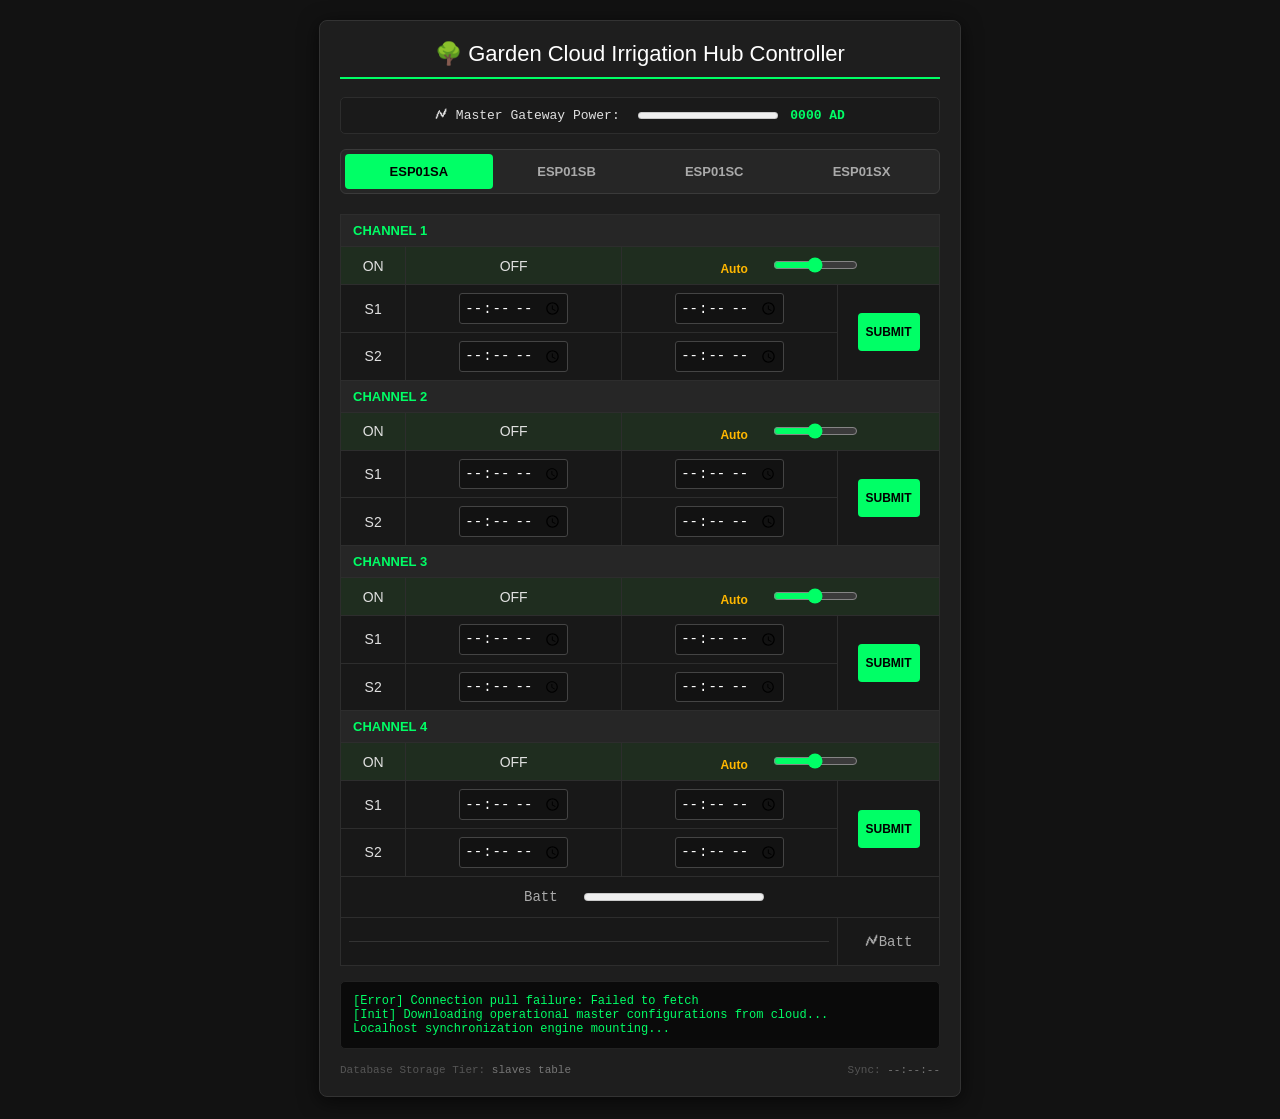
==== master_gateway.html @ 6c764a61 "Add files via upload" ====
<!DOCTYPE html>
<html lang="en">
<head>
    <meta charset="UTF-8">
    <meta name="viewport" content="width=device-width, initial-scale=1.0">
    <title>Garden 4-Hub Daily Irrigation Hub Controller</title>
    <style>
        body { font-family: 'Segoe UI', Tahoma, Geneva, Verdana, sans-serif; background-color: #121212; color: #e0e0e0; padding: 20px; margin: 0; }
        .panel { max-width: 600px; margin: 0 auto; background: #1e1e1e; padding: 20px; border-radius: 8px; border: 1px solid #333; box-shadow: 0 4px 20px rgba(0,0,0,0.6); }
        h2 { color: #ffffff; text-align: center; margin-top: 0; border-bottom: 2px solid #00ff66; padding-bottom: 10px; font-weight: 500; font-size: 22px; }
        
        /* Clickable Navigation Tabs Layout */
        .tab-bar { display: flex; justify-content: space-between; background: #262626; border-radius: 6px; padding: 4px; margin-bottom: 20px; border: 1px solid #3a3a3a; }
        .tab-btn { background: none; border: none; color: #aaa; padding: 10px 12px; font-size: 13px; font-weight: bold; cursor: pointer; border-radius: 4px; flex-grow: 1; text-align: center; transition: background 0.2s, color 0.2s; }
        .tab-btn:hover { color: #fff; background: #333; }
        .tab-btn.active { background: #00ff66; color: #000; }
        
        /* Hub Content Visibility Constraints */
        .hub-content { display: none; }
        .hub-content.active { display: block; }
        
        /* Custom Irrigation Grid Formatting Matrix */
        table { width: 100%; border-collapse: collapse; margin-bottom: 15px; font-size: 14px; background: #181818; }
        td { border: 1px solid #2d2d2d; padding: 8px; text-align: center; vertical-align: middle; }
        .channel-header { background: #262626; color: #00ff66; font-weight: bold; text-align: left; padding-left: 12px; font-size: 13px; text-transform: uppercase; }
        .mode-row { background: #1f2d1f; }
        
        /* Interactive Input Component Parameter Wrappers */
        input[type="time"] { background: #121212; color: #fff; border: 1px solid #444; padding: 4px; border-radius: 3px; font-family: monospace; font-size: 14px; }
        input[type="time"]:focus { border-color: #00ff66; outline: none; }
        input[type="range"] { width: 85px; cursor: pointer; accent-color: #00ff66; }
        .mode-lbl { font-weight: bold; font-size: 12px; min-width: 65px; display: inline-block; }
        .lbl-off { color: #ff3333; } .lbl-auto { color: #ffb700; } .lbl-on { color: #00ff66; }
        
        /* Hardware Parameter Elements */
        button.submit-btn { background: #00ff66; color: #000; border: none; padding: 12px 8px; font-weight: bold; border-radius: 4px; cursor: pointer; font-size: 12px; text-transform: uppercase; transition: background 0.15s; }
        button.submit-btn:hover { background: #00cc52; }
        .batt { font-family: monospace; font-size: 14px; color: #aaa; padding: 12px; }
        meter { width: 180px; height: 16px; vertical-align: middle; margin-left: 10px; }
        hr { border: 0; border-top: 1px solid #333; margin: 15px 0; }
        
        /* Diagnostic Console Ticker Output wrapper */
        pre { background: #0a0a0a; color: #00ff66; padding: 12px; border-radius: 5px; font-size: 12px; font-family: monospace; overflow-x: auto; max-height: 90px; border: 1px solid #222; margin: 15px 0 0 0; white-space: pre-wrap; }
        .footer { display: flex; justify-content: space-between; font-size: 11px; color: #555; margin-top: 15px; font-family: monospace; }
    </style>
</head>
<body>

<div class="panel">
    <h2>🌳 Garden Cloud Irrigation Hub Controller</h2>
    <!-- Place this right under your <h2> title tag -->
<div style="background: #1a1a1a; padding: 10px; border-radius: 5px; margin-bottom: 15px; border: 1px solid #2d2d2d; text-align: center; font-size: 13px; font-family: monospace;">
    🗲 Master Gateway Power: 
    <meter id="met99" min="740" low="800" optimum="900" high="1000" max="1023" value="0" style="width: 140px; height: 14px; vertical-align: middle;"></meter>
    <span id="txt_met99" style="color: #00ff66; font-weight: bold; margin-left: 5px;">0000 AD</span>
</div>

	
    <!-- CLICKABLE TAB HEADER LAYOUT SELECTION BAR -->
    <div class="tab-bar" id="tabBarContainer">
        <!-- Script builds Hub 0 to 3 selection tabs dynamic layouts here -->
    </div>

    <!-- MAIN DATA CONTROL CARD GRID CONTAINER -->
    <div id="hubTablesWorkspace">
        <!-- Script injects custom interactive 4-channel parameter tables dynamically here -->
    </div>

    <!-- DIAGNOSTIC DATA OPERATION TERMINAL -->
    <pre id="terminalLog">Localhost synchronization engine mounting...</pre>

    <div class="footer">
        <div>Database Storage Tier: <span style="color: #777;">slaves table</span></div>
        <div>Sync: <span id="syncTicker" style="color: #777;">--:--:--</span></div>
    </div>
</div>

<script src="master_gateway.js"></script>
</body>
</html>
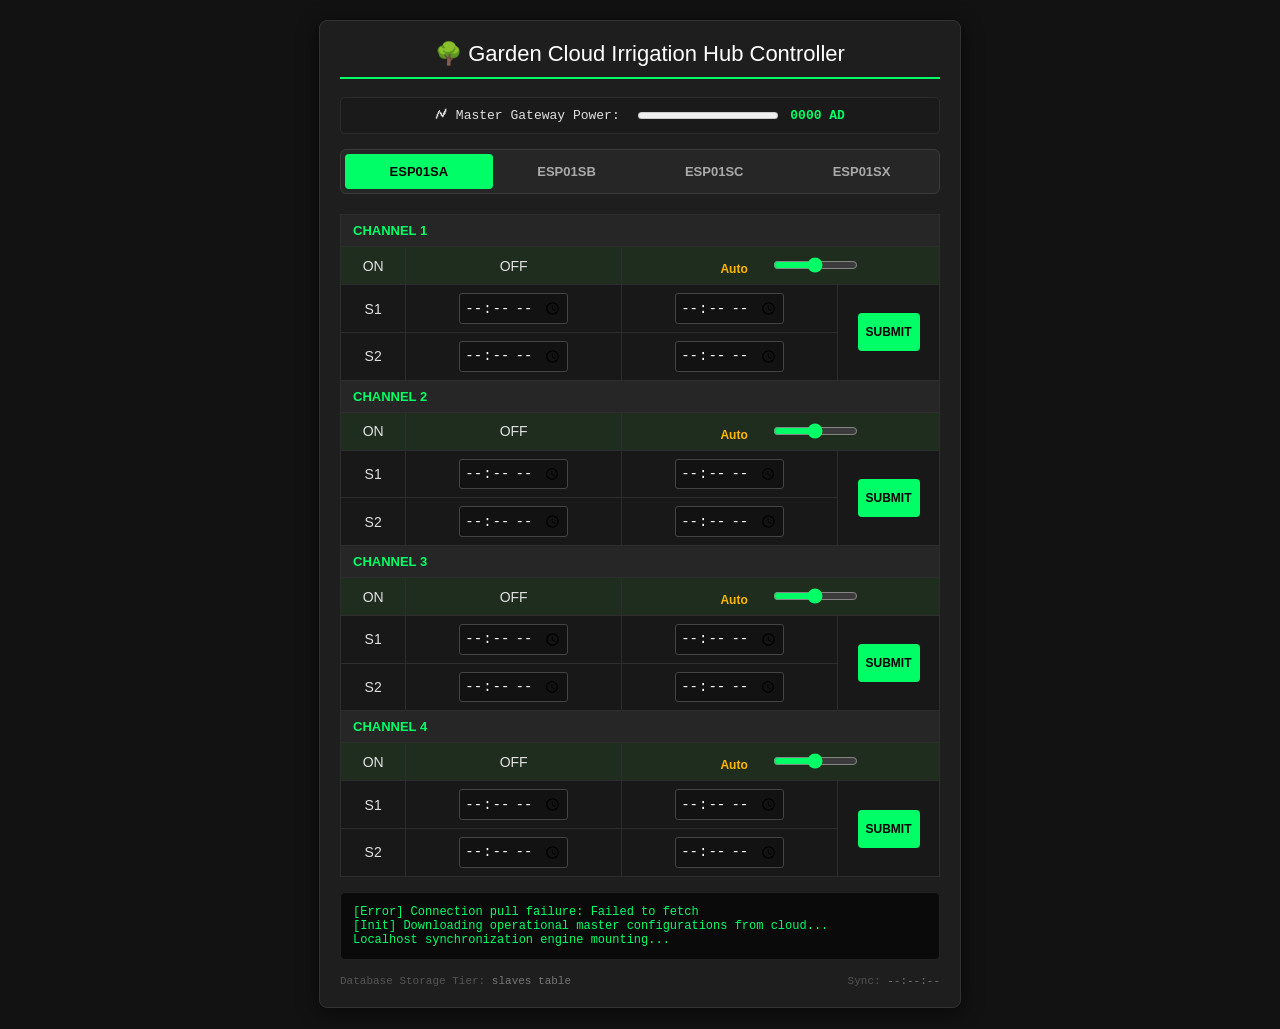
==== commit d72bdbb2: "Update master_gateway.html" ====
--- a/master_gateway.html
+++ b/master_gateway.html
@@ -4,7 +4,8 @@
     <meta charset="UTF-8">
     <meta name="viewport" content="width=device-width, initial-scale=1.0">
     <title>Garden 4-Hub Daily Irrigation Hub Controller</title>
-    <style>
+     <link rel="icon" href="favicon.ico" type="image/x-icon"/>
+	<style>
         body { font-family: 'Segoe UI', Tahoma, Geneva, Verdana, sans-serif; background-color: #121212; color: #e0e0e0; padding: 20px; margin: 0; }
         .panel { max-width: 600px; margin: 0 auto; background: #1e1e1e; padding: 20px; border-radius: 8px; border: 1px solid #333; box-shadow: 0 4px 20px rgba(0,0,0,0.6); }
         h2 { color: #ffffff; text-align: center; margin-top: 0; border-bottom: 2px solid #00ff66; padding-bottom: 10px; font-weight: 500; font-size: 22px; }
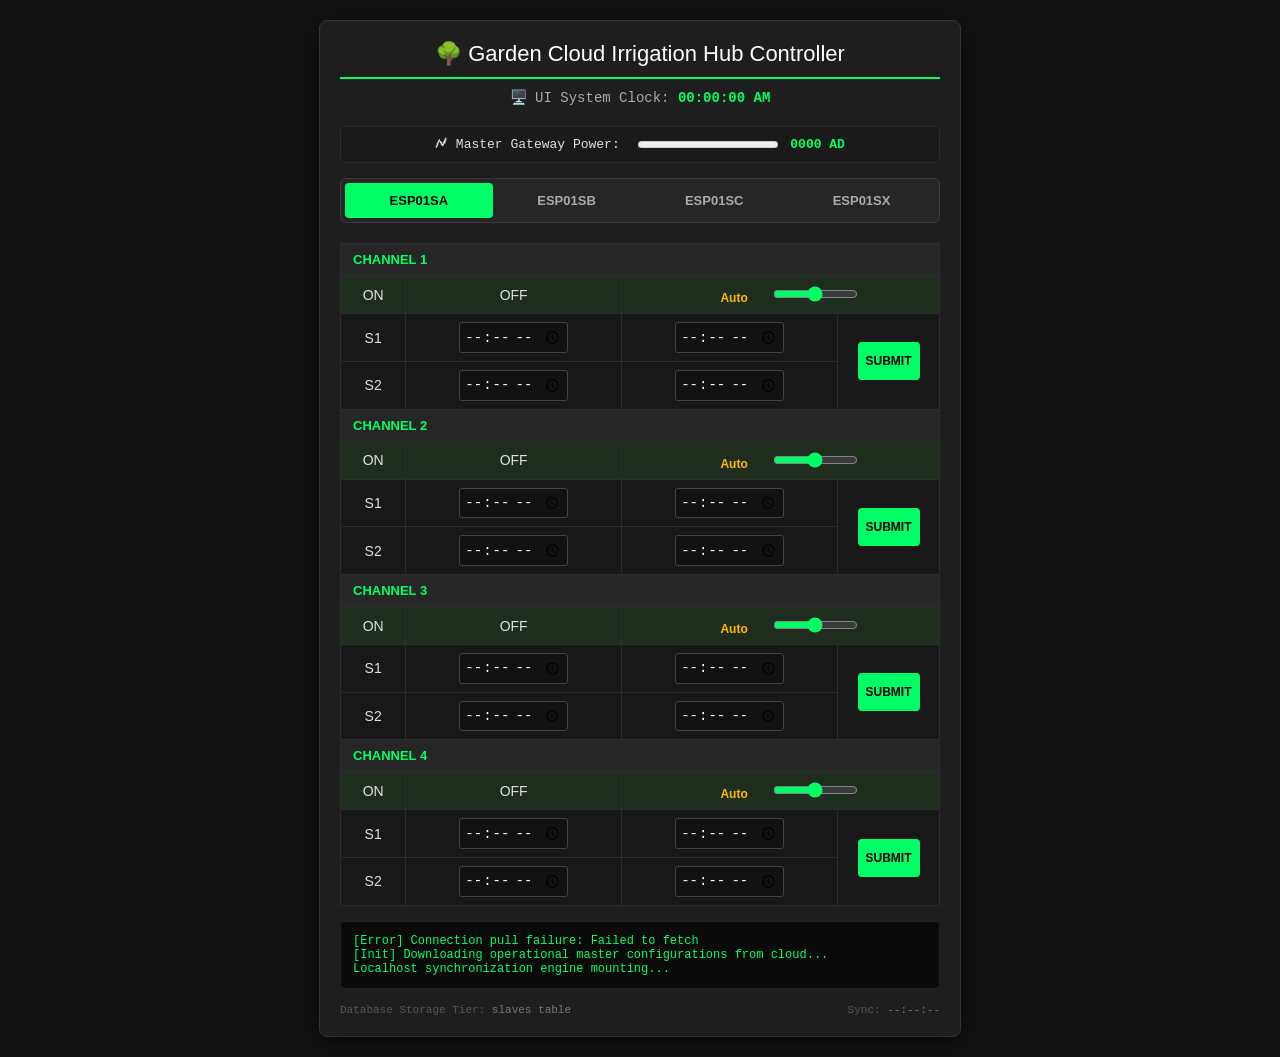
==== commit 1edcd46d: "Update master_gateway.html" ====
--- a/master_gateway.html
+++ b/master_gateway.html
@@ -49,7 +49,10 @@
 
 <div class="panel">
     <h2>🌳 Garden Cloud Irrigation Hub Controller</h2>
-    <!-- Place this right under your <h2> title tag -->
+     <div style="text-align: center; margin-top: -8px; margin-bottom: 20px; font-family: monospace; font-size: 14px; color: #aaa;">
+        🖥️ UI System Clock: <span id="liveClockDisplay" style="color: #00ff66; font-weight: bold;">00:00:00 AM</span>
+    </div>
+	<!-- Place this right under your <h2> title tag -->
 <div style="background: #1a1a1a; padding: 10px; border-radius: 5px; margin-bottom: 15px; border: 1px solid #2d2d2d; text-align: center; font-size: 13px; font-family: monospace;">
     🗲 Master Gateway Power: 
     <meter id="met99" min="740" low="800" optimum="900" high="1000" max="1023" value="0" style="width: 140px; height: 14px; vertical-align: middle;"></meter>
